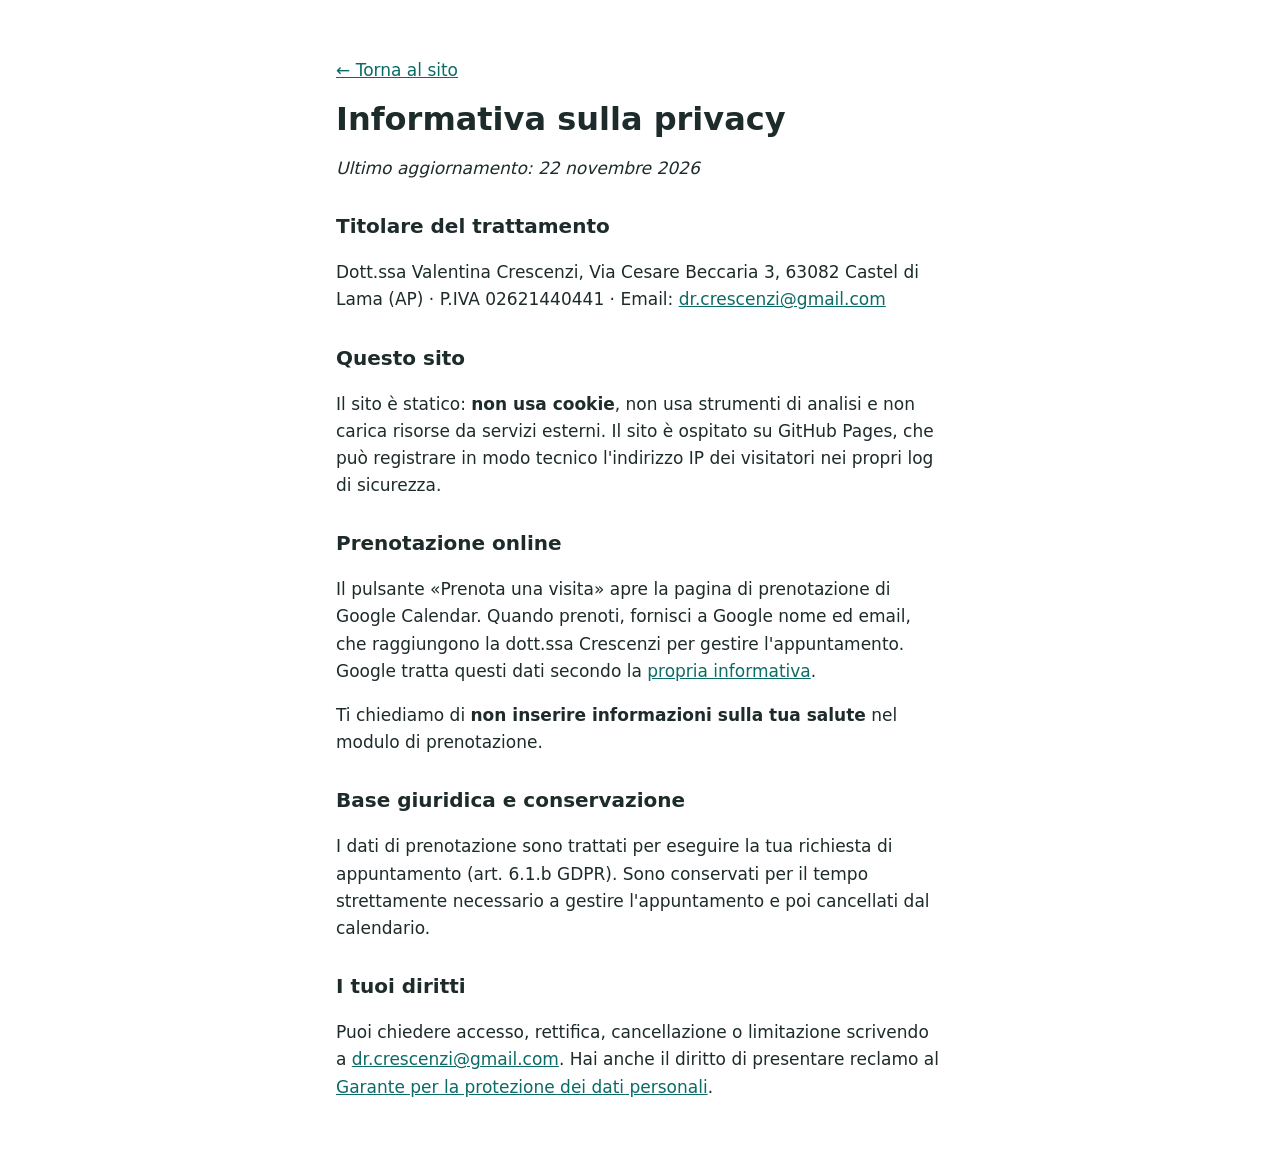
==== privacy.html @ 835a2797 "Pubblica il sito vero con SEO e informativa privacy Co-Authored-By: Claude Sonnet 5.5 <noreply@anthr" ====
<!doctype html>
<html lang="it">
<head>
  <meta charset="utf-8">
  <meta name="viewport" content="width=device-width, initial-scale=1">
  <title>Informativa sulla privacy – Dott.ssa Valentina Crescenzi</title>
  <meta name="description" content="Informativa sul trattamento dei dati personali per il sito e la prenotazione online.">
  <link rel="canonical" href="https://drcrescenzi.it/privacy.html">
  <link rel="icon" href="favicon.svg" type="image/svg+xml">
  <link rel="stylesheet" href="style.css">
</head>
<body>
  <main class="prose">
    <p><a href="index.html">← Torna al sito</a></p>
    <h1>Informativa sulla privacy</h1>
    <p><em>Ultimo aggiornamento: 22 novembre 2026</em></p>
    <!-- BOZZA: da far verificare da un professionista prima della pubblicazione. -->

    <h2>Titolare del trattamento</h2>
    <p>Dott.ssa Valentina Crescenzi, Via Cesare Beccaria 3, 63082 Castel di Lama (AP) · P.IVA 02621440441 · Email: <a href="mailto:dr.crescenzi@gmail.com">dr.crescenzi@gmail.com</a></p>

    <h2>Questo sito</h2>
    <p>Il sito è statico: <strong>non usa cookie</strong>, non usa strumenti di analisi e non carica risorse da servizi esterni. Il sito è ospitato su GitHub Pages, che può registrare in modo tecnico l'indirizzo IP dei visitatori nei propri log di sicurezza.</p>

    <h2>Prenotazione online</h2>
    <p>Il pulsante «Prenota una visita» apre la pagina di prenotazione di Google Calendar. Quando prenoti, fornisci a Google nome ed email, che raggiungono la dott.ssa Crescenzi per gestire l'appuntamento. Google tratta questi dati secondo la <a href="https://policies.google.com/privacy" rel="noopener">propria informativa</a>.</p>
    <p>Ti chiediamo di <strong>non inserire informazioni sulla tua salute</strong> nel modulo di prenotazione.</p>

    <h2>Base giuridica e conservazione</h2>
    <p>I dati di prenotazione sono trattati per eseguire la tua richiesta di appuntamento (art. 6.1.b GDPR). Sono conservati per il tempo strettamente necessario a gestire l'appuntamento e poi cancellati dal calendario.</p>

    <h2>I tuoi diritti</h2>
    <p>Puoi chiedere accesso, rettifica, cancellazione o limitazione scrivendo a <a href="mailto:dr.crescenzi@gmail.com">dr.crescenzi@gmail.com</a>. Hai anche il diritto di presentare reclamo al <a href="https://www.garanteprivacy.it" rel="noopener">Garante per la protezione dei dati personali</a>.</p>
  </main>
</body>
</html>
---- style.css ----
:root {
  --bg: #ffffff;
  --bg-alt: #f1f7f6;
  --text: #1d2b2a;
  --muted: #4d5f5d;
  --primary: #0b6b66;
  --primary-dark: #08524e;
  --warn-bg: #fff4e0;
  --warn-border: #e0a530;
  --radius: 10px;
}

* { box-sizing: border-box; }

html { scroll-behavior: smooth; }

body {
  margin: 0;
  font-family: system-ui, -apple-system, "Segoe UI", Roboto, sans-serif;
  font-size: 1.0625rem;
  line-height: 1.6;
  color: var(--text);
  background: var(--bg);
}

.wrap {
  max-width: 960px;
  margin: 0 auto;
  padding: 0 16px;
}

a { color: var(--primary); }
a:hover { color: var(--primary-dark); }

.skip {
  position: absolute;
  left: -999px;
  top: 0;
  background: var(--primary);
  color: #fff;
  padding: 8px 12px;
}
.skip:focus { left: 8px; top: 8px; z-index: 10; }

.site-header {
  border-bottom: 1px solid #dbe6e4;
  background: var(--bg);
  position: sticky;
  top: 0;
  z-index: 5;
}
.header-inner {
  display: flex;
  align-items: center;
  justify-content: space-between;
  gap: 12px;
  padding-top: 12px;
  padding-bottom: 12px;
}
.brand {
  font-weight: 700;
  text-decoration: none;
  color: var(--text);
}
.site-header nav { display: flex; gap: 16px; align-items: center; }
.site-header nav a { text-decoration: none; }
.nav-cta {
  background: var(--primary);
  color: #fff !important;
  padding: 6px 14px;
  border-radius: 999px;
}

.hero {
  background: var(--bg-alt);
  padding: 56px 0 48px;
}
.eyebrow {
  margin: 0 0 8px;
  color: var(--primary);
  font-weight: 600;
  letter-spacing: .02em;
}
h1 {
  margin: 0 0 12px;
  font-size: clamp(2rem, 6vw, 3rem);
  line-height: 1.15;
}
h2 { margin: 0 0 12px; font-size: 1.5rem; }
.lead { font-size: 1.2rem; max-width: 36rem; }

.btn {
  display: inline-block;
  background: var(--primary);
  color: #fff;
  text-decoration: none;
  font-weight: 700;
  padding: 14px 28px;
  border-radius: var(--radius);
}
.btn:hover { background: var(--primary-dark); color: #fff; }
.btn:focus-visible, a:focus-visible {
  outline: 3px solid #f5b400;
  outline-offset: 2px;
}

.note { color: var(--muted); font-size: .95rem; max-width: 36rem; }

.urgent {
  background: var(--warn-bg);
  border-top: 2px solid var(--warn-border);
  border-bottom: 2px solid var(--warn-border);
  padding: 12px 0;
}
.urgent p { margin: 0; }

.block { padding: 48px 0; }
.block.alt { background: var(--bg-alt); }

.grid { display: grid; gap: 32px; }
@media (min-width: 720px) {
  .grid { grid-template-columns: 1fr 1fr; }
}

.facts { padding-left: 20px; }
.steps { padding-left: 22px; }

.hours { border-collapse: collapse; width: 100%; max-width: 360px; }
.hours th, .hours td {
  text-align: left;
  padding: 6px 0;
  border-bottom: 1px solid #cfdddb;
}
.hours th { font-weight: 600; padding-right: 16px; }

address { font-style: normal; margin-bottom: 8px; }

.site-footer {
  background: #12302e;
  color: #dbe9e7;
  padding: 32px 0;
  font-size: .95rem;
}
.site-footer a { color: #fff; }
.site-footer p { margin: 4px 0; }

.prose { max-width: 40rem; padding: 40px 16px; margin: 0 auto; }
.prose h1 { font-size: 2rem; }
.prose h2 { margin-top: 28px; font-size: 1.25rem; }
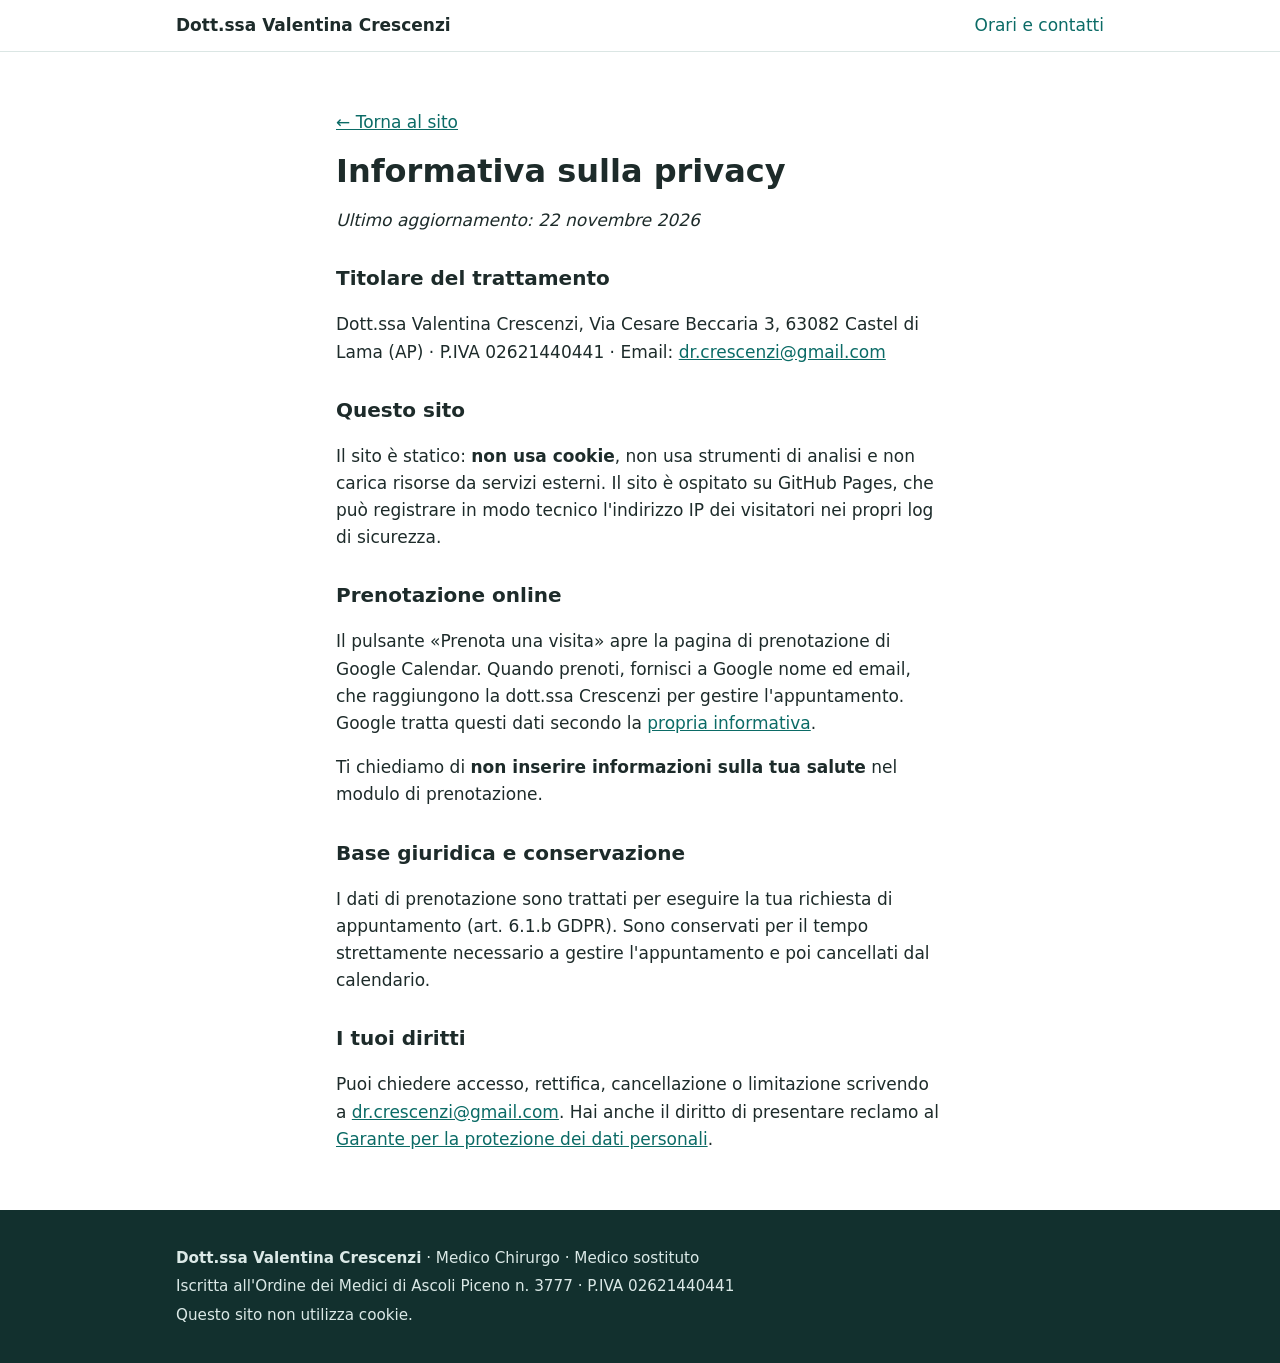
==== commit e2ee8d49: "Aggiungi dati statici, anteprima social e dati strutturati Co-Authored-By: Claude Sonnet 5.5 <norepl" ====
--- a/privacy.html
+++ b/privacy.html
@@ -3,15 +3,42 @@
 <head>
   <meta charset="utf-8">
   <meta name="viewport" content="width=device-width, initial-scale=1">
+  <meta name="theme-color" content="#ffffff">
   <title>Informativa sulla privacy – Dott.ssa Valentina Crescenzi</title>
-  <meta name="description" content="Informativa sul trattamento dei dati personali per il sito e la prenotazione online.">
+  <meta name="description" content="Informativa sul trattamento dei dati personali per il sito della Dott.ssa Valentina Crescenzi e per la prenotazione online delle visite.">
   <link rel="canonical" href="https://drcrescenzi.it/privacy.html">
-  <link rel="icon" href="favicon.svg" type="image/svg+xml">
+  <link rel="icon" href="/favicon.ico" sizes="48x48">
+  <link rel="icon" href="/favicon.svg" type="image/svg+xml" sizes="any">
+  <link rel="icon" href="/icon-192.png" type="image/png" sizes="192x192">
+  <link rel="apple-touch-icon" href="/apple-touch-icon.png">
   <link rel="stylesheet" href="style.css">
+
+  <meta property="og:type" content="website">
+  <meta property="og:locale" content="it_IT">
+  <meta property="og:title" content="Informativa sulla privacy – Dott.ssa Valentina Crescenzi">
+  <meta property="og:description" content="Informativa sul trattamento dei dati personali per il sito della Dott.ssa Valentina Crescenzi e per la prenotazione online delle visite.">
+  <meta property="og:url" content="https://drcrescenzi.it/privacy.html">
+  <meta property="og:site_name" content="Dott.ssa Valentina Crescenzi">
+  <meta property="og:image" content="https://drcrescenzi.it/og-image.png">
+  <meta property="og:image:width" content="1200">
+  <meta property="og:image:height" content="630">
+  <meta property="og:image:alt" content="Dott.ssa Valentina Crescenzi, medico chirurgo a Castel di Lama (AP)">
+  <meta name="twitter:card" content="summary_large_image">
 </head>
 <body>
-  <main class="prose">
-    <p><a href="index.html">← Torna al sito</a></p>
+  <a class="skip" href="#contenuto">Vai al contenuto</a>
+
+  <header class="site-header">
+    <div class="wrap header-inner">
+      <a class="brand" href="/">Dott.ssa Valentina Crescenzi</a>
+      <nav aria-label="Principale">
+        <a href="/#orari">Orari e contatti</a>
+      </nav>
+    </div>
+  </header>
+
+  <main class="prose" id="contenuto">
+    <p><a href="/">← Torna al sito</a></p>
     <h1>Informativa sulla privacy</h1>
     <p><em>Ultimo aggiornamento: 22 novembre 2026</em></p>
     <!-- BOZZA: da far verificare da un professionista prima della pubblicazione. -->
@@ -32,5 +59,13 @@
     <h2>I tuoi diritti</h2>
     <p>Puoi chiedere accesso, rettifica, cancellazione o limitazione scrivendo a <a href="mailto:dr.crescenzi@gmail.com">dr.crescenzi@gmail.com</a>. Hai anche il diritto di presentare reclamo al <a href="https://www.garanteprivacy.it" rel="noopener">Garante per la protezione dei dati personali</a>.</p>
   </main>
+
+  <footer class="site-footer">
+    <div class="wrap">
+      <p><strong>Dott.ssa Valentina Crescenzi</strong> · Medico Chirurgo · Medico sostituto</p>
+      <p>Iscritta all'Ordine dei Medici di Ascoli Piceno n. 3777 · P.IVA 02621440441</p>
+      <p>Questo sito non utilizza cookie.</p>
+    </div>
+  </footer>
 </body>
 </html>
--- a/style.css
+++ b/style.css
@@ -7,12 +7,16 @@
   --primary-dark: #08524e;
   --warn-bg: #fff4e0;
   --warn-border: #e0a530;
+  --focus: #08524e;
   --radius: 10px;
 }
 
 * { box-sizing: border-box; }
 
-html { scroll-behavior: smooth; }
+html { scroll-padding-top: 5rem; }
+@media (prefers-reduced-motion: no-preference) {
+  html { scroll-behavior: smooth; }
+}
 
 body {
   margin: 0;
@@ -85,9 +89,10 @@
   margin: 0 0 12px;
   font-size: clamp(2rem, 6vw, 3rem);
   line-height: 1.15;
+  text-wrap: balance;
 }
-h2 { margin: 0 0 12px; font-size: 1.5rem; }
-.lead { font-size: 1.2rem; max-width: 36rem; }
+h2 { margin: 0 0 12px; font-size: 1.5rem; text-wrap: balance; }
+.lead { font-size: 1.2rem; max-width: 36rem; text-wrap: pretty; }
 
 .btn {
   display: inline-block;
@@ -100,9 +105,10 @@
 }
 .btn:hover { background: var(--primary-dark); color: #fff; }
 .btn:focus-visible, a:focus-visible {
-  outline: 3px solid #f5b400;
+  outline: 3px solid var(--focus);
   outline-offset: 2px;
 }
+.site-footer a:focus-visible { outline-color: #ffd54a; }
 
 .note { color: var(--muted); font-size: .95rem; max-width: 36rem; }
 
@@ -126,7 +132,18 @@
 .steps { padding-left: 22px; }
 
 .hours { border-collapse: collapse; width: 100%; max-width: 360px; }
+.sr-only {
+  position: absolute;
+  width: 1px;
+  height: 1px;
+  margin: -1px;
+  padding: 0;
+  overflow: hidden;
+  clip-path: inset(50%);
+  white-space: nowrap;
+}
 .hours th, .hours td {
+  font-variant-numeric: tabular-nums;
   text-align: left;
   padding: 6px 0;
   border-bottom: 1px solid #cfdddb;
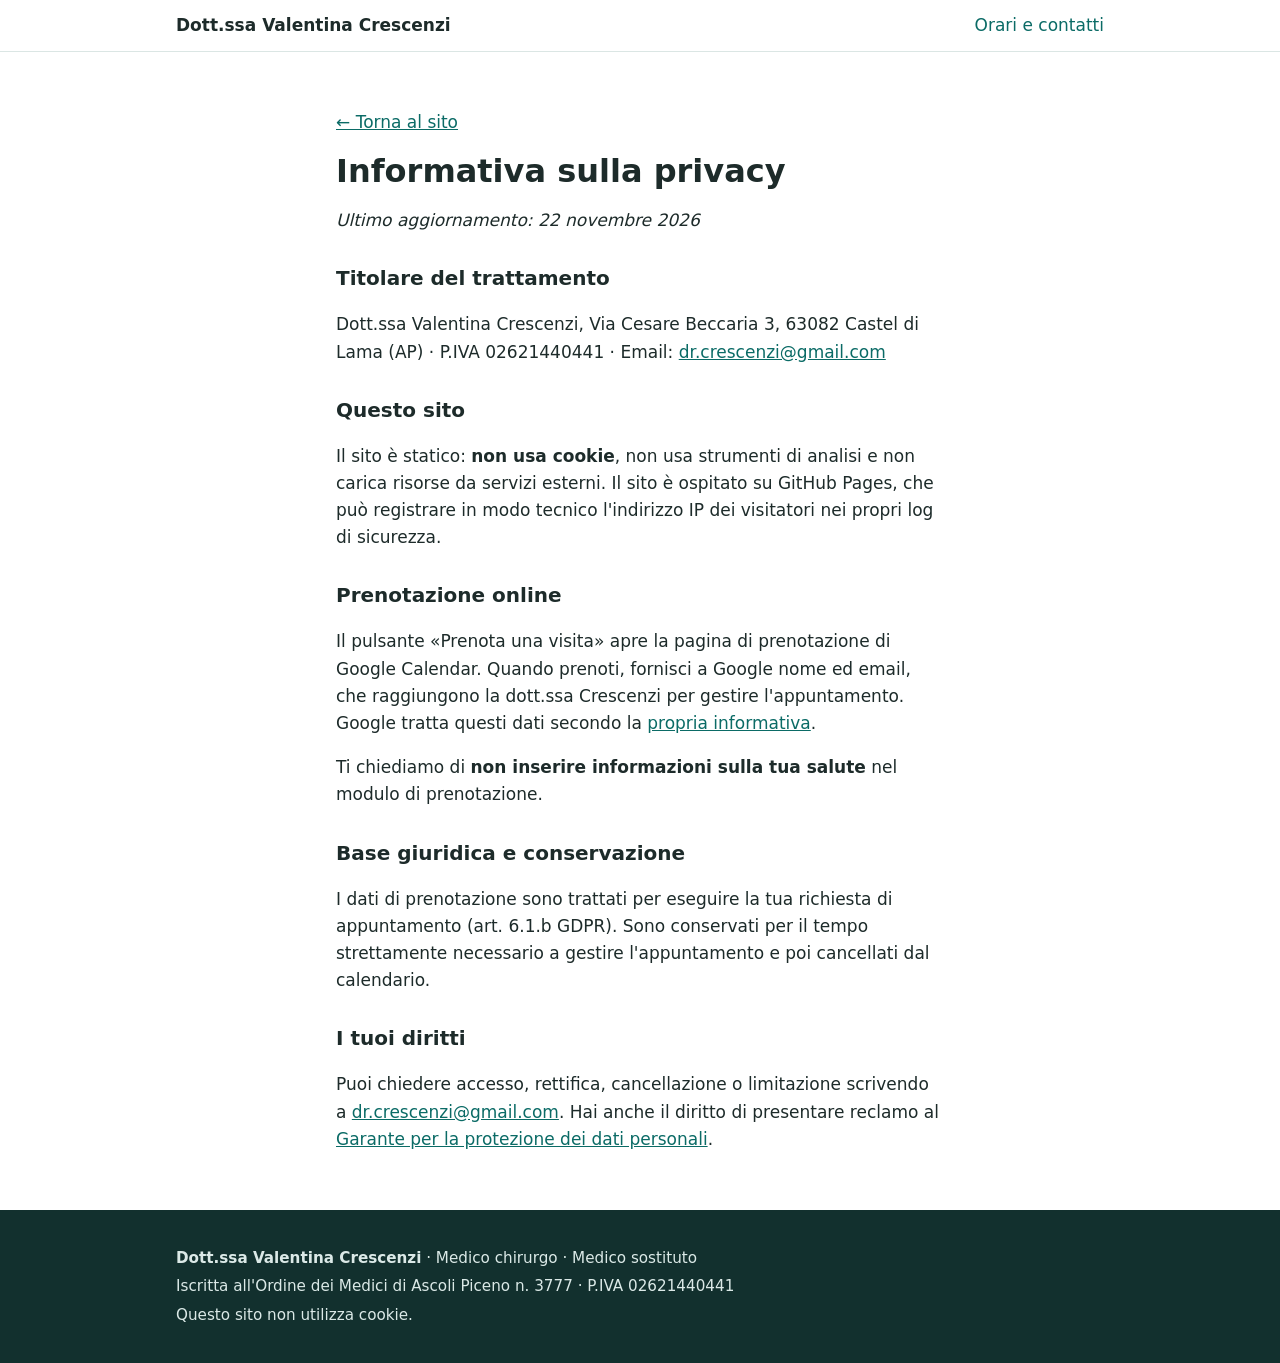
==== commit 7ec1191a: "Aggiungi 404, tema scuro e barra mobile Co-Authored-By: Claude Sonnet 5.5 <noreply@anthropic.com>" ====
--- a/privacy.html
+++ b/privacy.html
@@ -3,9 +3,11 @@
 <head>
   <meta charset="utf-8">
   <meta name="viewport" content="width=device-width, initial-scale=1">
-  <meta name="theme-color" content="#ffffff">
+  <meta name="color-scheme" content="light dark">
+  <meta name="theme-color" content="#ffffff" media="(prefers-color-scheme: light)">
+  <meta name="theme-color" content="#0f1918" media="(prefers-color-scheme: dark)">
   <title>Informativa sulla privacy – Dott.ssa Valentina Crescenzi</title>
-  <meta name="description" content="Informativa sul trattamento dei dati personali per il sito della Dott.ssa Valentina Crescenzi e per la prenotazione online delle visite.">
+  <meta name="description" content="Informativa sul trattamento dei dati personali per il sito della Dott.ssa Valentina Crescenzi e per la prenotazione online.">
   <link rel="canonical" href="https://drcrescenzi.it/privacy.html">
   <link rel="icon" href="/favicon.ico" sizes="48x48">
   <link rel="icon" href="/favicon.svg" type="image/svg+xml" sizes="any">
@@ -16,7 +18,7 @@
   <meta property="og:type" content="website">
   <meta property="og:locale" content="it_IT">
   <meta property="og:title" content="Informativa sulla privacy – Dott.ssa Valentina Crescenzi">
-  <meta property="og:description" content="Informativa sul trattamento dei dati personali per il sito della Dott.ssa Valentina Crescenzi e per la prenotazione online delle visite.">
+  <meta property="og:description" content="Informativa sul trattamento dei dati personali per il sito della Dott.ssa Valentina Crescenzi e per la prenotazione online.">
   <meta property="og:url" content="https://drcrescenzi.it/privacy.html">
   <meta property="og:site_name" content="Dott.ssa Valentina Crescenzi">
   <meta property="og:image" content="https://drcrescenzi.it/og-image.png">
@@ -62,7 +64,7 @@
 
   <footer class="site-footer">
     <div class="wrap">
-      <p><strong>Dott.ssa Valentina Crescenzi</strong> · Medico Chirurgo · Medico sostituto</p>
+      <p><strong>Dott.ssa Valentina Crescenzi</strong> · Medico chirurgo · Medico sostituto</p>
       <p>Iscritta all'Ordine dei Medici di Ascoli Piceno n. 3777 · P.IVA 02621440441</p>
       <p>Questo sito non utilizza cookie.</p>
     </div>
--- a/style.css
+++ b/style.css
@@ -1,14 +1,49 @@
 :root {
+  color-scheme: light dark;
+
   --bg: #ffffff;
   --bg-alt: #f1f7f6;
   --text: #1d2b2a;
   --muted: #4d5f5d;
   --primary: #0b6b66;
-  --primary-dark: #08524e;
+  --primary-hover: #08524e;
+  --btn-bg: #0b6b66;
+  --btn-bg-hover: #08524e;
+  --btn-text: #ffffff;
+  --focus: #08524e;
+  --focus-footer: #ffd54a;
   --warn-bg: #fff4e0;
   --warn-border: #e0a530;
-  --focus: #08524e;
+  --line: #dbe6e4;
+  --line-strong: #cfdddb;
+  --footer-bg: #12302e;
+  --footer-text: #dbe9e7;
+  --footer-link: #ffffff;
   --radius: 10px;
+}
+
+/* Tema scuro: contrasti calcolati (testi >= 9:1, link >= 10:1, focus >= 11:1). */
+@media (prefers-color-scheme: dark) {
+  :root {
+    --bg: #0f1918;
+    --bg-alt: #15231f;
+    --text: #e4f0ee;
+    --muted: #a8bdba;
+    --primary: #66d3cb;
+    --primary-hover: #9ae6df;
+    --btn-bg: #66d3cb;
+    --btn-bg-hover: #9ae6df;
+    --btn-text: #062320;
+    --focus: #ffd54a;
+    --focus-footer: #ffd54a;
+    --warn-bg: #2b2110;
+    --warn-border: #c48a1c;
+    --line: #26403c;
+    --line-strong: #2d4a45;
+    --footer-bg: #0a1211;
+    --footer-text: #c9dcd9;
+    --footer-link: #ffffff;
+  }
 }
 
 * { box-sizing: border-box; }
@@ -25,6 +60,10 @@
   line-height: 1.6;
   color: var(--text);
   background: var(--bg);
+  display: flex;
+  flex-direction: column;
+  min-height: 100vh;
+  min-height: 100dvh;
 }
 
 .wrap {
@@ -34,20 +73,20 @@
 }
 
 a { color: var(--primary); }
-a:hover { color: var(--primary-dark); }
+a:hover { color: var(--primary-hover); }
 
 .skip {
   position: absolute;
   left: -999px;
   top: 0;
-  background: var(--primary);
-  color: #fff;
+  background: var(--btn-bg);
+  color: var(--btn-text);
   padding: 8px 12px;
 }
 .skip:focus { left: 8px; top: 8px; z-index: 10; }
 
 .site-header {
-  border-bottom: 1px solid #dbe6e4;
+  border-bottom: 1px solid var(--line);
   background: var(--bg);
   position: sticky;
   top: 0;
@@ -69,11 +108,12 @@
 .site-header nav { display: flex; gap: 16px; align-items: center; }
 .site-header nav a { text-decoration: none; }
 .nav-cta {
-  background: var(--primary);
-  color: #fff !important;
+  background: var(--btn-bg);
+  color: var(--btn-text) !important;
   padding: 6px 14px;
   border-radius: 999px;
 }
+.nav-cta:hover { background: var(--btn-bg-hover); }
 
 .hero {
   background: var(--bg-alt);
@@ -96,19 +136,20 @@
 
 .btn {
   display: inline-block;
-  background: var(--primary);
-  color: #fff;
+  background: var(--btn-bg);
+  color: var(--btn-text);
   text-decoration: none;
   font-weight: 700;
   padding: 14px 28px;
   border-radius: var(--radius);
-}
-.btn:hover { background: var(--primary-dark); color: #fff; }
+  touch-action: manipulation;
+}
+.btn:hover { background: var(--btn-bg-hover); color: var(--btn-text); }
 .btn:focus-visible, a:focus-visible {
   outline: 3px solid var(--focus);
   outline-offset: 2px;
 }
-.site-footer a:focus-visible { outline-color: #ffd54a; }
+.site-footer a:focus-visible { outline-color: var(--focus-footer); }
 
 .note { color: var(--muted); font-size: .95rem; max-width: 36rem; }
 
@@ -132,6 +173,14 @@
 .steps { padding-left: 22px; }
 
 .hours { border-collapse: collapse; width: 100%; max-width: 360px; }
+.hours th, .hours td {
+  font-variant-numeric: tabular-nums;
+  text-align: left;
+  padding: 6px 0;
+  border-bottom: 1px solid var(--line-strong);
+}
+.hours th { font-weight: 600; padding-right: 16px; }
+
 .sr-only {
   position: absolute;
   width: 1px;
@@ -142,25 +191,60 @@
   clip-path: inset(50%);
   white-space: nowrap;
 }
-.hours th, .hours td {
-  font-variant-numeric: tabular-nums;
-  text-align: left;
-  padding: 6px 0;
-  border-bottom: 1px solid #cfdddb;
-}
-.hours th { font-weight: 600; padding-right: 16px; }
 
 address { font-style: normal; margin-bottom: 8px; }
 
 .site-footer {
-  background: #12302e;
-  color: #dbe9e7;
+  background: var(--footer-bg);
+  color: var(--footer-text);
   padding: 32px 0;
   font-size: .95rem;
-}
-.site-footer a { color: #fff; }
+  margin-top: auto;
+}
+.site-footer a { color: var(--footer-link); }
 .site-footer p { margin: 4px 0; }
 
-.prose { max-width: 40rem; padding: 40px 16px; margin: 0 auto; }
+.prose { width: 100%; max-width: 40rem; padding: 40px 16px; margin: 0 auto; }
 .prose h1 { font-size: 2rem; }
 .prose h2 { margin-top: 28px; font-size: 1.25rem; }
+
+/* Barra «Prenota / Chiama»: la crea site.js, solo su schermi stretti. */
+.barra-mobile { display: none; }
+@media (max-width: 719px) {
+  .barra-mobile {
+    display: flex;
+    gap: 12px;
+    position: fixed;
+    left: 0;
+    right: 0;
+    bottom: 0;
+    z-index: 6;
+    padding: 10px 16px calc(10px + env(safe-area-inset-bottom));
+    background: var(--bg);
+    border-top: 1px solid var(--line);
+  }
+  .barra-mobile a {
+    flex: 1;
+    display: flex;
+    align-items: center;
+    justify-content: center;
+    min-height: 48px;
+    border-radius: var(--radius);
+    font-weight: 700;
+    text-decoration: none;
+    touch-action: manipulation;
+  }
+  .barra-mobile .azione-prenota { background: var(--btn-bg); color: var(--btn-text); }
+  .barra-mobile .azione-prenota:hover { background: var(--btn-bg-hover); color: var(--btn-text); }
+  .barra-mobile .azione-chiama { border: 2px solid var(--primary); color: var(--primary); }
+  /* Spazio per non coprire il fondo pagina e i link col focus da tastiera. */
+  .con-barra { scroll-padding-bottom: 6rem; }
+  .con-barra .site-footer { padding-bottom: calc(32px + 4.5rem + env(safe-area-inset-bottom)); }
+}
+@media (max-width: 719px) and (prefers-reduced-motion: no-preference) {
+  .barra-mobile { animation: barra-entra .25s ease-out; }
+}
+@keyframes barra-entra {
+  from { transform: translateY(100%); opacity: 0; }
+  to { transform: none; opacity: 1; }
+}
